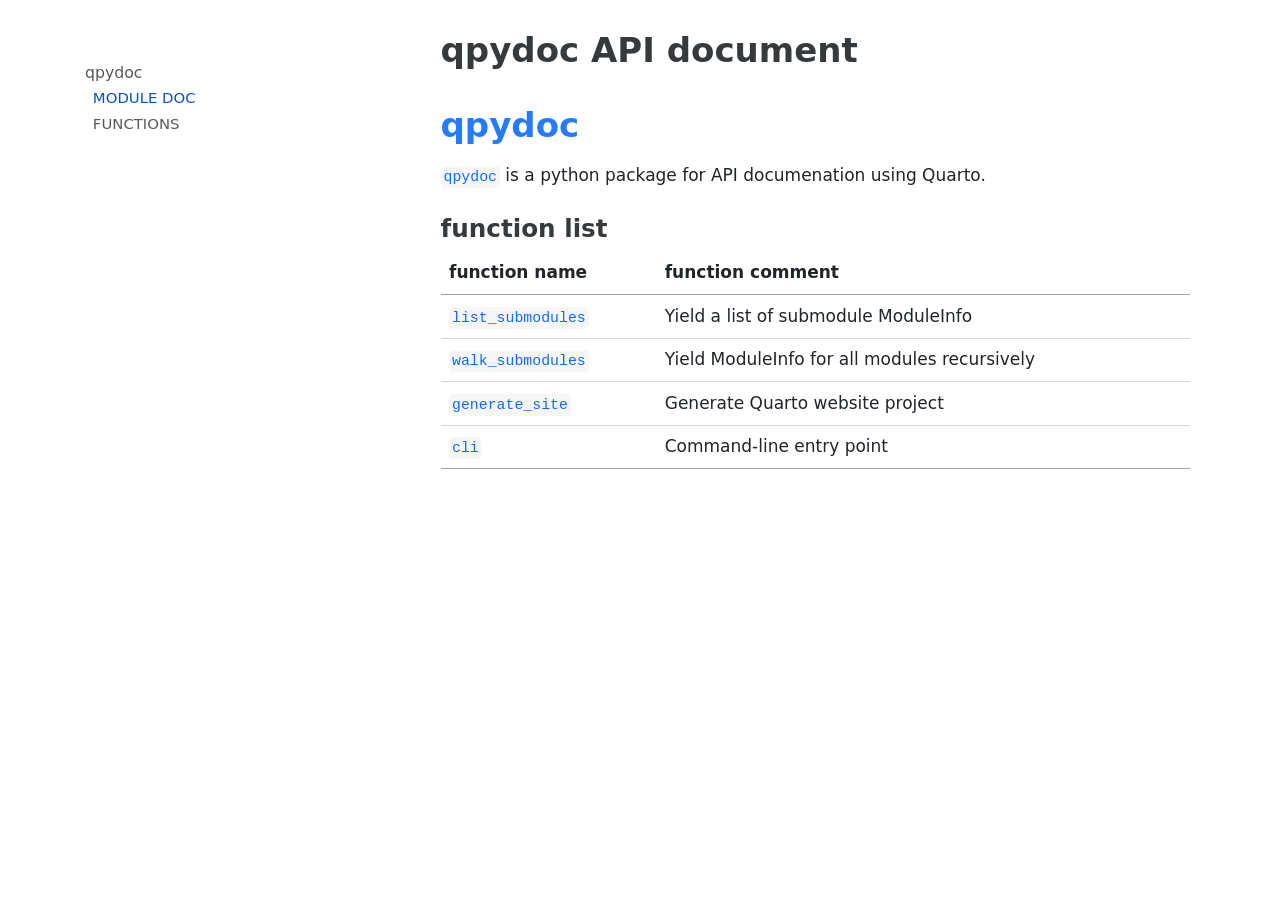
==== index.html @ a781b1de "Update documentation" ====
<!DOCTYPE html>
<html xmlns="http://www.w3.org/1999/xhtml" lang="en" xml:lang="en"><head>

<meta charset="utf-8">
<meta name="generator" content="quarto-1.3.361">

<meta name="viewport" content="width=device-width, initial-scale=1.0, user-scalable=yes">


<title>qpydoc API document</title>
<style>
code{white-space: pre-wrap;}
span.smallcaps{font-variant: small-caps;}
div.columns{display: flex; gap: min(4vw, 1.5em);}
div.column{flex: auto; overflow-x: auto;}
div.hanging-indent{margin-left: 1.5em; text-indent: -1.5em;}
ul.task-list{list-style: none;}
ul.task-list li input[type="checkbox"] {
  width: 0.8em;
  margin: 0 0.8em 0.2em -1em; /* quarto-specific, see https://github.com/quarto-dev/quarto-cli/issues/4556 */ 
  vertical-align: middle;
}
</style>


<script src="site_libs/quarto-nav/quarto-nav.js"></script>
<script src="site_libs/quarto-nav/headroom.min.js"></script>
<script src="site_libs/clipboard/clipboard.min.js"></script>
<script src="site_libs/quarto-search/autocomplete.umd.js"></script>
<script src="site_libs/quarto-search/fuse.min.js"></script>
<script src="site_libs/quarto-search/quarto-search.js"></script>
<meta name="quarto:offset" content="./">
<link href="./favicon.ico" rel="icon">
<script src="site_libs/quarto-html/quarto.js"></script>
<script src="site_libs/quarto-html/popper.min.js"></script>
<script src="site_libs/quarto-html/tippy.umd.min.js"></script>
<script src="site_libs/quarto-html/anchor.min.js"></script>
<link href="site_libs/quarto-html/tippy.css" rel="stylesheet">
<link href="site_libs/quarto-html/quarto-syntax-highlighting.css" rel="stylesheet" id="quarto-text-highlighting-styles">
<script src="site_libs/bootstrap/bootstrap.min.js"></script>
<link href="site_libs/bootstrap/bootstrap-icons.css" rel="stylesheet">
<link href="site_libs/bootstrap/bootstrap.min.css" rel="stylesheet" id="quarto-bootstrap" data-mode="light">
<script id="quarto-search-options" type="application/json">{
  "location": "sidebar",
  "copy-button": false,
  "collapse-after": 3,
  "panel-placement": "start",
  "type": "textbox",
  "limit": 20,
  "language": {
    "search-no-results-text": "No results",
    "search-matching-documents-text": "matching documents",
    "search-copy-link-title": "Copy link to search",
    "search-hide-matches-text": "Hide additional matches",
    "search-more-match-text": "more match in this document",
    "search-more-matches-text": "more matches in this document",
    "search-clear-button-title": "Clear",
    "search-detached-cancel-button-title": "Cancel",
    "search-submit-button-title": "Submit",
    "search-label": "Search"
  }
}</script>
<style>
    main.content h1 {
        word-wrap: break-word;
    }
    a {
        text-decoration: none;
    }
</style>


</head>

<body class="nav-sidebar floating fullcontent">

<div id="quarto-search-results"></div>
  <header id="quarto-header" class="headroom fixed-top">
  <nav class="quarto-secondary-nav">
    <div class="container-fluid d-flex">
      <button type="button" class="quarto-btn-toggle btn" data-bs-toggle="collapse" data-bs-target="#quarto-sidebar,#quarto-sidebar-glass" aria-controls="quarto-sidebar" aria-expanded="false" aria-label="Toggle sidebar navigation" onclick="if (window.quartoToggleHeadroom) { window.quartoToggleHeadroom(); }">
        <i class="bi bi-layout-text-sidebar-reverse"></i>
      </button>
      <nav class="quarto-page-breadcrumbs" aria-label="breadcrumb"><ol class="breadcrumb"><li class="breadcrumb-item"><a href="./index.html">qpydoc</a></li><li class="breadcrumb-item"><a href="./index.html">MODULE DOC</a></li></ol></nav>
      <a class="flex-grow-1" role="button" data-bs-toggle="collapse" data-bs-target="#quarto-sidebar,#quarto-sidebar-glass" aria-controls="quarto-sidebar" aria-expanded="false" aria-label="Toggle sidebar navigation" onclick="if (window.quartoToggleHeadroom) { window.quartoToggleHeadroom(); }">      
      </a>
      <button type="button" class="btn quarto-search-button" aria-label="" onclick="window.quartoOpenSearch();">
        <i class="bi bi-search"></i>
      </button>
    </div>
  </nav>
</header>
<!-- content -->
<div id="quarto-content" class="quarto-container page-columns page-rows-contents page-layout-article">
<!-- sidebar -->
  <nav id="quarto-sidebar" class="sidebar collapse collapse-horizontal sidebar-navigation floating overflow-auto">
        <div class="mt-2 flex-shrink-0 align-items-center">
        <div class="sidebar-search">
        <div id="quarto-search" class="" title="Search"></div>
        </div>
        </div>
    <div class="sidebar-menu-container"> 
    <ul class="list-unstyled mt-1">
        <li class="sidebar-item sidebar-item-section">
      <div class="sidebar-item-container"> 
            <a class="sidebar-item-text sidebar-link text-start" data-bs-toggle="collapse" data-bs-target="#quarto-sidebar-section-1" aria-expanded="true">
 <span class="menu-text">qpydoc</span></a>
          <a class="sidebar-item-toggle text-start" data-bs-toggle="collapse" data-bs-target="#quarto-sidebar-section-1" aria-expanded="true" aria-label="Toggle section">
            <i class="bi bi-chevron-right ms-2"></i>
          </a> 
      </div>
      <ul id="quarto-sidebar-section-1" class="collapse list-unstyled sidebar-section depth1 show">  
          <li class="sidebar-item">
  <div class="sidebar-item-container"> 
  <a href="./index.html" class="sidebar-item-text sidebar-link active">
 <span class="menu-text">MODULE DOC</span></a>
  </div>
</li>
          <li class="sidebar-item sidebar-item-section">
      <div class="sidebar-item-container"> 
            <a class="sidebar-item-text sidebar-link text-start collapsed" data-bs-toggle="collapse" data-bs-target="#quarto-sidebar-section-2" aria-expanded="false">
 <span class="menu-text">FUNCTIONS</span></a>
          <a class="sidebar-item-toggle text-start collapsed" data-bs-toggle="collapse" data-bs-target="#quarto-sidebar-section-2" aria-expanded="false" aria-label="Toggle section">
            <i class="bi bi-chevron-right ms-2"></i>
          </a> 
      </div>
      <ul id="quarto-sidebar-section-2" class="collapse list-unstyled sidebar-section depth2 ">  
          <li class="sidebar-item">
  <div class="sidebar-item-container"> 
  <a href="./list_submodules.html" class="sidebar-item-text sidebar-link">
 <span class="menu-text">list_submodules</span></a>
  </div>
</li>
          <li class="sidebar-item">
  <div class="sidebar-item-container"> 
  <a href="./walk_submodules.html" class="sidebar-item-text sidebar-link">
 <span class="menu-text">walk_submodules</span></a>
  </div>
</li>
          <li class="sidebar-item">
  <div class="sidebar-item-container"> 
  <a href="./generate_site.html" class="sidebar-item-text sidebar-link">
 <span class="menu-text">generate_site</span></a>
  </div>
</li>
          <li class="sidebar-item">
  <div class="sidebar-item-container"> 
  <a href="./cli.html" class="sidebar-item-text sidebar-link">
 <span class="menu-text">cli</span></a>
  </div>
</li>
      </ul>
  </li>
      </ul>
  </li>
    </ul>
    </div>
</nav>
<div id="quarto-sidebar-glass" data-bs-toggle="collapse" data-bs-target="#quarto-sidebar,#quarto-sidebar-glass"></div>
<!-- margin-sidebar -->
    
<!-- main -->
<main class="content" id="quarto-document-content">

<header id="title-block-header" class="quarto-title-block default">
<div class="quarto-title">
<h1 class="title">qpydoc API document</h1>
</div>



<div class="quarto-title-meta">

    
  
    
  </div>
  

</header>

<section id="qpydoc" class="level1">
<h1><a href="./index.html">qpydoc</a></h1>
<p><a href="./index.html"><code>qpydoc</code></a> is a python package for API documenation using Quarto.</p>
<section id="function-list" class="level3">
<h3 class="anchored" data-anchor-id="function-list">function list</h3>
<table class="table">
<thead>
<tr class="header">
<th style="text-align: left;">function name</th>
<th style="text-align: left;">function comment</th>
</tr>
</thead>
<tbody>
<tr class="odd">
<td style="text-align: left;"><a href="./list_submodules.html"><code>list_submodules</code></a></td>
<td style="text-align: left;">Yield a list of submodule ModuleInfo</td>
</tr>
<tr class="even">
<td style="text-align: left;"><a href="./walk_submodules.html"><code>walk_submodules</code></a></td>
<td style="text-align: left;">Yield ModuleInfo for all modules recursively</td>
</tr>
<tr class="odd">
<td style="text-align: left;"><a href="./generate_site.html"><code>generate_site</code></a></td>
<td style="text-align: left;">Generate Quarto website project</td>
</tr>
<tr class="even">
<td style="text-align: left;"><a href="./cli.html"><code>cli</code></a></td>
<td style="text-align: left;">Command-line entry point</td>
</tr>
</tbody>
</table>


</section>
</section>

</main> <!-- /main -->
<script id="quarto-html-after-body" type="application/javascript">
window.document.addEventListener("DOMContentLoaded", function (event) {
  const toggleBodyColorMode = (bsSheetEl) => {
    const mode = bsSheetEl.getAttribute("data-mode");
    const bodyEl = window.document.querySelector("body");
    if (mode === "dark") {
      bodyEl.classList.add("quarto-dark");
      bodyEl.classList.remove("quarto-light");
    } else {
      bodyEl.classList.add("quarto-light");
      bodyEl.classList.remove("quarto-dark");
    }
  }
  const toggleBodyColorPrimary = () => {
    const bsSheetEl = window.document.querySelector("link#quarto-bootstrap");
    if (bsSheetEl) {
      toggleBodyColorMode(bsSheetEl);
    }
  }
  toggleBodyColorPrimary();  
  const icon = "";
  const anchorJS = new window.AnchorJS();
  anchorJS.options = {
    placement: 'right',
    icon: icon
  };
  anchorJS.add('.anchored');
  const isCodeAnnotation = (el) => {
    for (const clz of el.classList) {
      if (clz.startsWith('code-annotation-')) {                     
        return true;
      }
    }
    return false;
  }
  const clipboard = new window.ClipboardJS('.code-copy-button', {
    text: function(trigger) {
      const codeEl = trigger.previousElementSibling.cloneNode(true);
      for (const childEl of codeEl.children) {
        if (isCodeAnnotation(childEl)) {
          childEl.remove();
        }
      }
      return codeEl.innerText;
    }
  });
  clipboard.on('success', function(e) {
    // button target
    const button = e.trigger;
    // don't keep focus
    button.blur();
    // flash "checked"
    button.classList.add('code-copy-button-checked');
    var currentTitle = button.getAttribute("title");
    button.setAttribute("title", "Copied!");
    let tooltip;
    if (window.bootstrap) {
      button.setAttribute("data-bs-toggle", "tooltip");
      button.setAttribute("data-bs-placement", "left");
      button.setAttribute("data-bs-title", "Copied!");
      tooltip = new bootstrap.Tooltip(button, 
        { trigger: "manual", 
          customClass: "code-copy-button-tooltip",
          offset: [0, -8]});
      tooltip.show();    
    }
    setTimeout(function() {
      if (tooltip) {
        tooltip.hide();
        button.removeAttribute("data-bs-title");
        button.removeAttribute("data-bs-toggle");
        button.removeAttribute("data-bs-placement");
      }
      button.setAttribute("title", currentTitle);
      button.classList.remove('code-copy-button-checked');
    }, 1000);
    // clear code selection
    e.clearSelection();
  });
  function tippyHover(el, contentFn) {
    const config = {
      allowHTML: true,
      content: contentFn,
      maxWidth: 500,
      delay: 100,
      arrow: false,
      appendTo: function(el) {
          return el.parentElement;
      },
      interactive: true,
      interactiveBorder: 10,
      theme: 'quarto',
      placement: 'bottom-start'
    };
    window.tippy(el, config); 
  }
  const noterefs = window.document.querySelectorAll('a[role="doc-noteref"]');
  for (var i=0; i<noterefs.length; i++) {
    const ref = noterefs[i];
    tippyHover(ref, function() {
      // use id or data attribute instead here
      let href = ref.getAttribute('data-footnote-href') || ref.getAttribute('href');
      try { href = new URL(href).hash; } catch {}
      const id = href.replace(/^#\/?/, "");
      const note = window.document.getElementById(id);
      return note.innerHTML;
    });
  }
      let selectedAnnoteEl;
      const selectorForAnnotation = ( cell, annotation) => {
        let cellAttr = 'data-code-cell="' + cell + '"';
        let lineAttr = 'data-code-annotation="' +  annotation + '"';
        const selector = 'span[' + cellAttr + '][' + lineAttr + ']';
        return selector;
      }
      const selectCodeLines = (annoteEl) => {
        const doc = window.document;
        const targetCell = annoteEl.getAttribute("data-target-cell");
        const targetAnnotation = annoteEl.getAttribute("data-target-annotation");
        const annoteSpan = window.document.querySelector(selectorForAnnotation(targetCell, targetAnnotation));
        const lines = annoteSpan.getAttribute("data-code-lines").split(",");
        const lineIds = lines.map((line) => {
          return targetCell + "-" + line;
        })
        let top = null;
        let height = null;
        let parent = null;
        if (lineIds.length > 0) {
            //compute the position of the single el (top and bottom and make a div)
            const el = window.document.getElementById(lineIds[0]);
            top = el.offsetTop;
            height = el.offsetHeight;
            parent = el.parentElement.parentElement;
          if (lineIds.length > 1) {
            const lastEl = window.document.getElementById(lineIds[lineIds.length - 1]);
            const bottom = lastEl.offsetTop + lastEl.offsetHeight;
            height = bottom - top;
          }
          if (top !== null && height !== null && parent !== null) {
            // cook up a div (if necessary) and position it 
            let div = window.document.getElementById("code-annotation-line-highlight");
            if (div === null) {
              div = window.document.createElement("div");
              div.setAttribute("id", "code-annotation-line-highlight");
              div.style.position = 'absolute';
              parent.appendChild(div);
            }
            div.style.top = top - 2 + "px";
            div.style.height = height + 4 + "px";
            let gutterDiv = window.document.getElementById("code-annotation-line-highlight-gutter");
            if (gutterDiv === null) {
              gutterDiv = window.document.createElement("div");
              gutterDiv.setAttribute("id", "code-annotation-line-highlight-gutter");
              gutterDiv.style.position = 'absolute';
              const codeCell = window.document.getElementById(targetCell);
              const gutter = codeCell.querySelector('.code-annotation-gutter');
              gutter.appendChild(gutterDiv);
            }
            gutterDiv.style.top = top - 2 + "px";
            gutterDiv.style.height = height + 4 + "px";
          }
          selectedAnnoteEl = annoteEl;
        }
      };
      const unselectCodeLines = () => {
        const elementsIds = ["code-annotation-line-highlight", "code-annotation-line-highlight-gutter"];
        elementsIds.forEach((elId) => {
          const div = window.document.getElementById(elId);
          if (div) {
            div.remove();
          }
        });
        selectedAnnoteEl = undefined;
      };
      // Attach click handler to the DT
      const annoteDls = window.document.querySelectorAll('dt[data-target-cell]');
      for (const annoteDlNode of annoteDls) {
        annoteDlNode.addEventListener('click', (event) => {
          const clickedEl = event.target;
          if (clickedEl !== selectedAnnoteEl) {
            unselectCodeLines();
            const activeEl = window.document.querySelector('dt[data-target-cell].code-annotation-active');
            if (activeEl) {
              activeEl.classList.remove('code-annotation-active');
            }
            selectCodeLines(clickedEl);
            clickedEl.classList.add('code-annotation-active');
          } else {
            // Unselect the line
            unselectCodeLines();
            clickedEl.classList.remove('code-annotation-active');
          }
        });
      }
  const findCites = (el) => {
    const parentEl = el.parentElement;
    if (parentEl) {
      const cites = parentEl.dataset.cites;
      if (cites) {
        return {
          el,
          cites: cites.split(' ')
        };
      } else {
        return findCites(el.parentElement)
      }
    } else {
      return undefined;
    }
  };
  var bibliorefs = window.document.querySelectorAll('a[role="doc-biblioref"]');
  for (var i=0; i<bibliorefs.length; i++) {
    const ref = bibliorefs[i];
    const citeInfo = findCites(ref);
    if (citeInfo) {
      tippyHover(citeInfo.el, function() {
        var popup = window.document.createElement('div');
        citeInfo.cites.forEach(function(cite) {
          var citeDiv = window.document.createElement('div');
          citeDiv.classList.add('hanging-indent');
          citeDiv.classList.add('csl-entry');
          var biblioDiv = window.document.getElementById('ref-' + cite);
          if (biblioDiv) {
            citeDiv.innerHTML = biblioDiv.innerHTML;
          }
          popup.appendChild(citeDiv);
        });
        return popup.innerHTML;
      });
    }
  }
});
</script>
</div> <!-- /content -->



</body></html>
---- site_libs/quarto-html/tippy.css ----
.tippy-box[data-animation=fade][data-state=hidden]{opacity:0}[data-tippy-root]{max-width:calc(100vw - 10px)}.tippy-box{position:relative;background-color:#333;color:#fff;border-radius:4px;font-size:14px;line-height:1.4;white-space:normal;outline:0;transition-property:transform,visibility,opacity}.tippy-box[data-placement^=top]>.tippy-arrow{bottom:0}.tippy-box[data-placement^=top]>.tippy-arrow:before{bottom:-7px;left:0;border-width:8px 8px 0;border-top-color:initial;transform-origin:center top}.tippy-box[data-placement^=bottom]>.tippy-arrow{top:0}.tippy-box[data-placement^=bottom]>.tippy-arrow:before{top:-7px;left:0;border-width:0 8px 8px;border-bottom-color:initial;transform-origin:center bottom}.tippy-box[data-placement^=left]>.tippy-arrow{right:0}.tippy-box[data-placement^=left]>.tippy-arrow:before{border-width:8px 0 8px 8px;border-left-color:initial;right:-7px;transform-origin:center left}.tippy-box[data-placement^=right]>.tippy-arrow{left:0}.tippy-box[data-placement^=right]>.tippy-arrow:before{left:-7px;border-width:8px 8px 8px 0;border-right-color:initial;transform-origin:center right}.tippy-box[data-inertia][data-state=visible]{transition-timing-function:cubic-bezier(.54,1.5,.38,1.11)}.tippy-arrow{width:16px;height:16px;color:#333}.tippy-arrow:before{content:"";position:absolute;border-color:transparent;border-style:solid}.tippy-content{position:relative;padding:5px 9px;z-index:1}
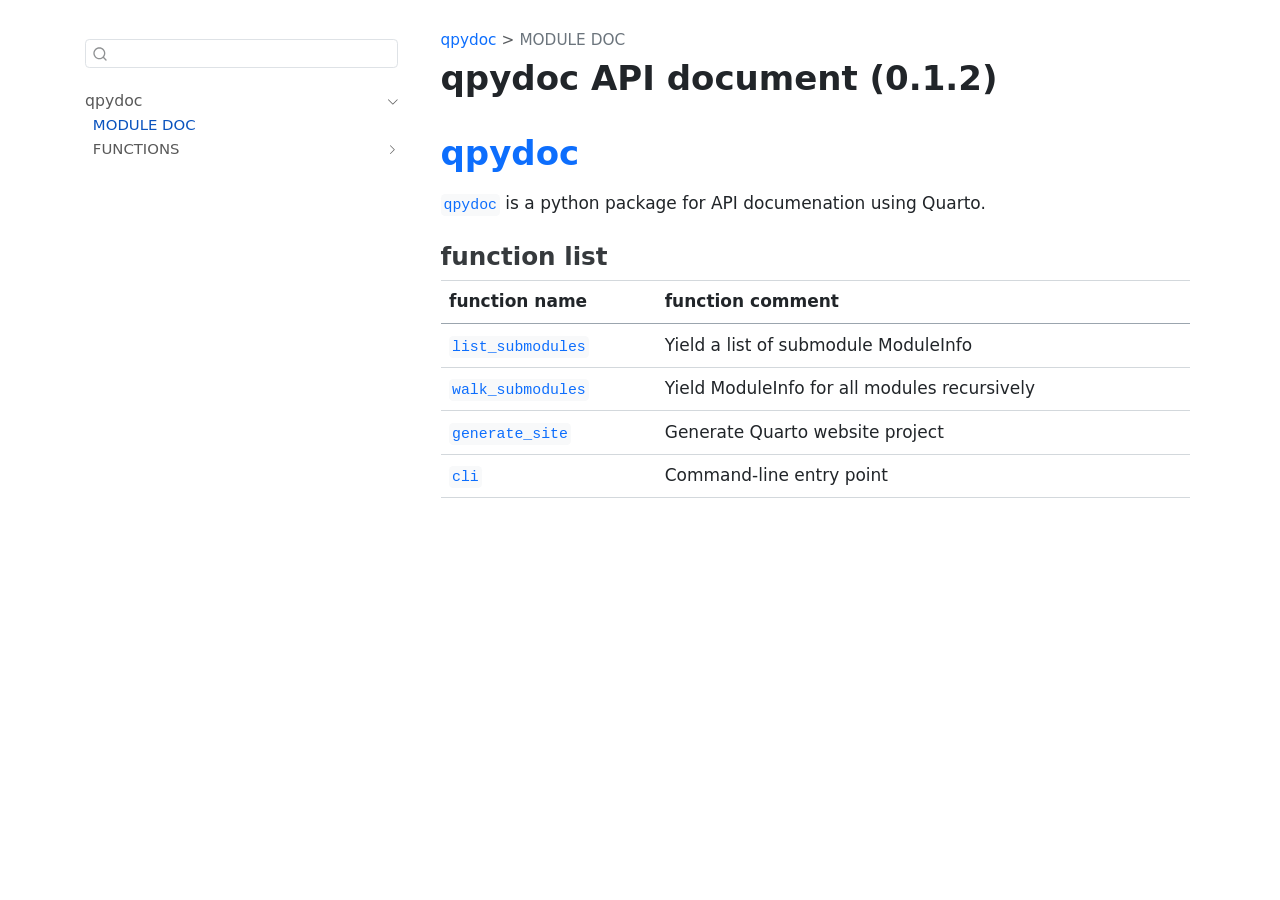
==== commit e39fe5af: "Update documentation" ====
--- a/index.html
+++ b/index.html
@@ -2,12 +2,12 @@
 <html xmlns="http://www.w3.org/1999/xhtml" lang="en" xml:lang="en"><head>
 
 <meta charset="utf-8">
-<meta name="generator" content="quarto-1.3.361">
+<meta name="generator" content="quarto-1.5.14">
 
 <meta name="viewport" content="width=device-width, initial-scale=1.0, user-scalable=yes">
 
 
-<title>qpydoc API document</title>
+<title>qpydoc API document (0.1.2)</title>
 <style>
 code{white-space: pre-wrap;}
 span.smallcaps{font-variant: small-caps;}
@@ -46,7 +46,13 @@
   "collapse-after": 3,
   "panel-placement": "start",
   "type": "textbox",
-  "limit": 20,
+  "limit": 50,
+  "keyboard-shortcut": [
+    "f",
+    "/",
+    "s"
+  ],
+  "show-item-context": false,
   "language": {
     "search-no-results-text": "No results",
     "search-matching-documents-text": "matching documents",
@@ -55,6 +61,7 @@
     "search-more-match-text": "more match in this document",
     "search-more-matches-text": "more matches in this document",
     "search-clear-button-title": "Clear",
+    "search-text-placeholder": "",
     "search-detached-cancel-button-title": "Cancel",
     "search-submit-button-title": "Submit",
     "search-label": "Search"
@@ -64,8 +71,17 @@
     main.content h1 {
         word-wrap: break-word;
     }
+
     a {
         text-decoration: none;
+    }
+
+    main.content section div.cell-output table thead tr th {
+    text-align: center;
+    }
+
+    main.content section div.cell-output table tbody tr td {
+    text-align: right;
     }
 </style>
 
@@ -78,12 +94,12 @@
   <header id="quarto-header" class="headroom fixed-top">
   <nav class="quarto-secondary-nav">
     <div class="container-fluid d-flex">
-      <button type="button" class="quarto-btn-toggle btn" data-bs-toggle="collapse" data-bs-target="#quarto-sidebar,#quarto-sidebar-glass" aria-controls="quarto-sidebar" aria-expanded="false" aria-label="Toggle sidebar navigation" onclick="if (window.quartoToggleHeadroom) { window.quartoToggleHeadroom(); }">
+      <button type="button" class="quarto-btn-toggle btn" data-bs-toggle="collapse" data-bs-target=".quarto-sidebar-collapse-item" aria-controls="quarto-sidebar" aria-expanded="false" aria-label="Toggle sidebar navigation" onclick="if (window.quartoToggleHeadroom) { window.quartoToggleHeadroom(); }">
         <i class="bi bi-layout-text-sidebar-reverse"></i>
       </button>
-      <nav class="quarto-page-breadcrumbs" aria-label="breadcrumb"><ol class="breadcrumb"><li class="breadcrumb-item"><a href="./index.html">qpydoc</a></li><li class="breadcrumb-item"><a href="./index.html">MODULE DOC</a></li></ol></nav>
-      <a class="flex-grow-1" role="button" data-bs-toggle="collapse" data-bs-target="#quarto-sidebar,#quarto-sidebar-glass" aria-controls="quarto-sidebar" aria-expanded="false" aria-label="Toggle sidebar navigation" onclick="if (window.quartoToggleHeadroom) { window.quartoToggleHeadroom(); }">      
-      </a>
+        <nav class="quarto-page-breadcrumbs" aria-label="breadcrumb"><ol class="breadcrumb"><li class="breadcrumb-item"><a href="./index.html">qpydoc</a></li><li class="breadcrumb-item"><a href="./index.html">MODULE DOC</a></li></ol></nav>
+        <a class="flex-grow-1" role="button" data-bs-toggle="collapse" data-bs-target=".quarto-sidebar-collapse-item" aria-controls="quarto-sidebar" aria-expanded="false" aria-label="Toggle sidebar navigation" onclick="if (window.quartoToggleHeadroom) { window.quartoToggleHeadroom(); }">      
+        </a>
       <button type="button" class="btn quarto-search-button" aria-label="" onclick="window.quartoOpenSearch();">
         <i class="bi bi-search"></i>
       </button>
@@ -93,7 +109,7 @@
 <!-- content -->
 <div id="quarto-content" class="quarto-container page-columns page-rows-contents page-layout-article">
 <!-- sidebar -->
-  <nav id="quarto-sidebar" class="sidebar collapse collapse-horizontal sidebar-navigation floating overflow-auto">
+  <nav id="quarto-sidebar" class="sidebar collapse collapse-horizontal quarto-sidebar-collapse-item sidebar-navigation floating overflow-auto">
         <div class="mt-2 flex-shrink-0 align-items-center">
         <div class="sidebar-search">
         <div id="quarto-search" class="" title="Search"></div>
@@ -156,15 +172,15 @@
     </ul>
     </div>
 </nav>
-<div id="quarto-sidebar-glass" data-bs-toggle="collapse" data-bs-target="#quarto-sidebar,#quarto-sidebar-glass"></div>
+<div id="quarto-sidebar-glass" class="quarto-sidebar-collapse-item" data-bs-toggle="collapse" data-bs-target=".quarto-sidebar-collapse-item"></div>
 <!-- margin-sidebar -->
     
 <!-- main -->
 <main class="content" id="quarto-document-content">
 
-<header id="title-block-header" class="quarto-title-block default">
+<header id="title-block-header" class="quarto-title-block default"><nav class="quarto-page-breadcrumbs quarto-title-breadcrumbs d-none d-lg-block" aria-label="breadcrumb"><ol class="breadcrumb"><li class="breadcrumb-item"><a href="./index.html">qpydoc</a></li><li class="breadcrumb-item"><a href="./index.html">MODULE DOC</a></li></ol></nav>
 <div class="quarto-title">
-<h1 class="title">qpydoc API document</h1>
+<h1 class="title">qpydoc API document (0.1.2)</h1>
 </div>
 
 
@@ -177,7 +193,9 @@
   </div>
   
 
+
 </header>
+
 
 <section id="qpydoc" class="level1">
 <h1><a href="./index.html">qpydoc</a></h1>
@@ -295,10 +313,9 @@
     // clear code selection
     e.clearSelection();
   });
-  function tippyHover(el, contentFn) {
+  function tippyHover(el, contentFn, onTriggerFn, onUntriggerFn) {
     const config = {
       allowHTML: true,
-      content: contentFn,
       maxWidth: 500,
       delay: 100,
       arrow: false,
@@ -308,8 +325,17 @@
       interactive: true,
       interactiveBorder: 10,
       theme: 'quarto',
-      placement: 'bottom-start'
+      placement: 'bottom-start',
     };
+    if (contentFn) {
+      config.content = contentFn;
+    }
+    if (onTriggerFn) {
+      config.onTrigger = onTriggerFn;
+    }
+    if (onUntriggerFn) {
+      config.onUntrigger = onUntriggerFn;
+    }
     window.tippy(el, config); 
   }
   const noterefs = window.document.querySelectorAll('a[role="doc-noteref"]');
@@ -322,6 +348,125 @@
       const id = href.replace(/^#\/?/, "");
       const note = window.document.getElementById(id);
       return note.innerHTML;
+    });
+  }
+  const xrefs = window.document.querySelectorAll('a.quarto-xref');
+  const processXRef = (id, note) => {
+    // Strip column container classes
+    const stripColumnClz = (el) => {
+      el.classList.remove("page-full", "page-columns");
+      if (el.children) {
+        for (const child of el.children) {
+          stripColumnClz(child);
+        }
+      }
+    }
+    stripColumnClz(note)
+    if (id === null || id.startsWith('sec-')) {
+      // Special case sections, only their first couple elements
+      const container = document.createElement("div");
+      if (note.children && note.children.length > 2) {
+        container.appendChild(note.children[0].cloneNode(true));
+        for (let i = 1; i < note.children.length; i++) {
+          const child = note.children[i];
+          if (child.tagName === "P" && child.innerText === "") {
+            continue;
+          } else {
+            container.appendChild(child.cloneNode(true));
+            break;
+          }
+        }
+        if (window.Quarto?.typesetMath) {
+          window.Quarto.typesetMath(container);
+        }
+        return container.innerHTML
+      } else {
+        if (window.Quarto?.typesetMath) {
+          window.Quarto.typesetMath(note);
+        }
+        return note.innerHTML;
+      }
+    } else {
+      // Remove any anchor links if they are present
+      const anchorLink = note.querySelector('a.anchorjs-link');
+      if (anchorLink) {
+        anchorLink.remove();
+      }
+      if (window.Quarto?.typesetMath) {
+        window.Quarto.typesetMath(note);
+      }
+      // TODO in 1.5, we should make sure this works without a callout special case
+      if (note.classList.contains("callout")) {
+        return note.outerHTML;
+      } else {
+        return note.innerHTML;
+      }
+    }
+  }
+  for (var i=0; i<xrefs.length; i++) {
+    const xref = xrefs[i];
+    tippyHover(xref, undefined, function(instance) {
+      instance.disable();
+      let url = xref.getAttribute('href');
+      let hash = undefined; 
+      if (url.startsWith('#')) {
+        hash = url;
+      } else {
+        try { hash = new URL(url).hash; } catch {}
+      }
+      if (hash) {
+        const id = hash.replace(/^#\/?/, "");
+        const note = window.document.getElementById(id);
+        if (note !== null) {
+          try {
+            const html = processXRef(id, note.cloneNode(true));
+            instance.setContent(html);
+          } finally {
+            instance.enable();
+            instance.show();
+          }
+        } else {
+          // See if we can fetch this
+          fetch(url.split('#')[0])
+          .then(res => res.text())
+          .then(html => {
+            const parser = new DOMParser();
+            const htmlDoc = parser.parseFromString(html, "text/html");
+            const note = htmlDoc.getElementById(id);
+            if (note !== null) {
+              const html = processXRef(id, note);
+              instance.setContent(html);
+            } 
+          }).finally(() => {
+            instance.enable();
+            instance.show();
+          });
+        }
+      } else {
+        // See if we can fetch a full url (with no hash to target)
+        // This is a special case and we should probably do some content thinning / targeting
+        fetch(url)
+        .then(res => res.text())
+        .then(html => {
+          const parser = new DOMParser();
+          const htmlDoc = parser.parseFromString(html, "text/html");
+          const note = htmlDoc.querySelector('main.content');
+          if (note !== null) {
+            // This should only happen for chapter cross references
+            // (since there is no id in the URL)
+            // remove the first header
+            if (note.children.length > 0 && note.children[0].tagName === "HEADER") {
+              note.children[0].remove();
+            }
+            const html = processXRef(null, note);
+            instance.setContent(html);
+          } 
+        }).finally(() => {
+          instance.enable();
+          instance.show();
+        });
+      }
+    }, function(instance) {
     });
   }
       let selectedAnnoteEl;
@@ -365,6 +510,7 @@
             }
             div.style.top = top - 2 + "px";
             div.style.height = height + 4 + "px";
+            div.style.left = 0;
             let gutterDiv = window.document.getElementById("code-annotation-line-highlight-gutter");
             if (gutterDiv === null) {
               gutterDiv = window.document.createElement("div");
@@ -390,6 +536,32 @@
         });
         selectedAnnoteEl = undefined;
       };
+        // Handle positioning of the toggle
+    window.addEventListener(
+      "resize",
+      throttle(() => {
+        elRect = undefined;
+        if (selectedAnnoteEl) {
+          selectCodeLines(selectedAnnoteEl);
+        }
+      }, 10)
+    );
+    function throttle(fn, ms) {
+    let throttle = false;
+    let timer;
+      return (...args) => {
+        if(!throttle) { // first call gets through
+            fn.apply(this, args);
+            throttle = true;
+        } else { // all the others get throttled
+            if(timer) clearTimeout(timer); // cancel #2
+            timer = setTimeout(() => {
+              fn.apply(this, args);
+              timer = throttle = false;
+            }, ms);
+        }
+      };
+    }
       // Attach click handler to the DT
       const annoteDls = window.document.querySelectorAll('dt[data-target-cell]');
       for (const annoteDlNode of annoteDls) {
@@ -453,4 +625,5 @@
 
 
 
+
 </body></html>
--- a/site_libs/quarto-html/quarto-syntax-highlighting.css
+++ b/site_libs/quarto-html/quarto-syntax-highlighting.css
@@ -0,0 +1,205 @@
+/* quarto syntax highlight colors */
+:root {
+  --quarto-hl-ot-color: #003B4F;
+  --quarto-hl-at-color: #657422;
+  --quarto-hl-ss-color: #20794D;
+  --quarto-hl-an-color: #5E5E5E;
+  --quarto-hl-fu-color: #4758AB;
+  --quarto-hl-st-color: #20794D;
+  --quarto-hl-cf-color: #003B4F;
+  --quarto-hl-op-color: #5E5E5E;
+  --quarto-hl-er-color: #AD0000;
+  --quarto-hl-bn-color: #AD0000;
+  --quarto-hl-al-color: #AD0000;
+  --quarto-hl-va-color: #111111;
+  --quarto-hl-bu-color: inherit;
+  --quarto-hl-ex-color: inherit;
+  --quarto-hl-pp-color: #AD0000;
+  --quarto-hl-in-color: #5E5E5E;
+  --quarto-hl-vs-color: #20794D;
+  --quarto-hl-wa-color: #5E5E5E;
+  --quarto-hl-do-color: #5E5E5E;
+  --quarto-hl-im-color: #00769E;
+  --quarto-hl-ch-color: #20794D;
+  --quarto-hl-dt-color: #AD0000;
+  --quarto-hl-fl-color: #AD0000;
+  --quarto-hl-co-color: #5E5E5E;
+  --quarto-hl-cv-color: #5E5E5E;
+  --quarto-hl-cn-color: #8f5902;
+  --quarto-hl-sc-color: #5E5E5E;
+  --quarto-hl-dv-color: #AD0000;
+  --quarto-hl-kw-color: #003B4F;
+}
+
+/* other quarto variables */
+:root {
+  --quarto-font-monospace: SFMono-Regular, Menlo, Monaco, Consolas, "Liberation Mono", "Courier New", monospace;
+}
+
+pre > code.sourceCode > span {
+  color: #003B4F;
+}
+
+code span {
+  color: #003B4F;
+}
+
+code.sourceCode > span {
+  color: #003B4F;
+}
+
+div.sourceCode,
+div.sourceCode pre.sourceCode {
+  color: #003B4F;
+}
+
+code span.ot {
+  color: #003B4F;
+  font-style: inherit;
+}
+
+code span.at {
+  color: #657422;
+  font-style: inherit;
+}
+
+code span.ss {
+  color: #20794D;
+  font-style: inherit;
+}
+
+code span.an {
+  color: #5E5E5E;
+  font-style: inherit;
+}
+
+code span.fu {
+  color: #4758AB;
+  font-style: inherit;
+}
+
+code span.st {
+  color: #20794D;
+  font-style: inherit;
+}
+
+code span.cf {
+  color: #003B4F;
+  font-weight: bold;
+  font-style: inherit;
+}
+
+code span.op {
+  color: #5E5E5E;
+  font-style: inherit;
+}
+
+code span.er {
+  color: #AD0000;
+  font-style: inherit;
+}
+
+code span.bn {
+  color: #AD0000;
+  font-style: inherit;
+}
+
+code span.al {
+  color: #AD0000;
+  font-style: inherit;
+}
+
+code span.va {
+  color: #111111;
+  font-style: inherit;
+}
+
+code span.bu {
+  font-style: inherit;
+}
+
+code span.ex {
+  font-style: inherit;
+}
+
+code span.pp {
+  color: #AD0000;
+  font-style: inherit;
+}
+
+code span.in {
+  color: #5E5E5E;
+  font-style: inherit;
+}
+
+code span.vs {
+  color: #20794D;
+  font-style: inherit;
+}
+
+code span.wa {
+  color: #5E5E5E;
+  font-style: italic;
+}
+
+code span.do {
+  color: #5E5E5E;
+  font-style: italic;
+}
+
+code span.im {
+  color: #00769E;
+  font-style: inherit;
+}
+
+code span.ch {
+  color: #20794D;
+  font-style: inherit;
+}
+
+code span.dt {
+  color: #AD0000;
+  font-style: inherit;
+}
+
+code span.fl {
+  color: #AD0000;
+  font-style: inherit;
+}
+
+code span.co {
+  color: #5E5E5E;
+  font-style: inherit;
+}
+
+code span.cv {
+  color: #5E5E5E;
+  font-style: italic;
+}
+
+code span.cn {
+  color: #8f5902;
+  font-style: inherit;
+}
+
+code span.sc {
+  color: #5E5E5E;
+  font-style: inherit;
+}
+
+code span.dv {
+  color: #AD0000;
+  font-style: inherit;
+}
+
+code span.kw {
+  color: #003B4F;
+  font-weight: bold;
+  font-style: inherit;
+}
+
+.prevent-inlining {
+  content: "</";
+}
+
+/*# sourceMappingURL=debc5d5d77c3f9108843748ff7464032.css.map */
